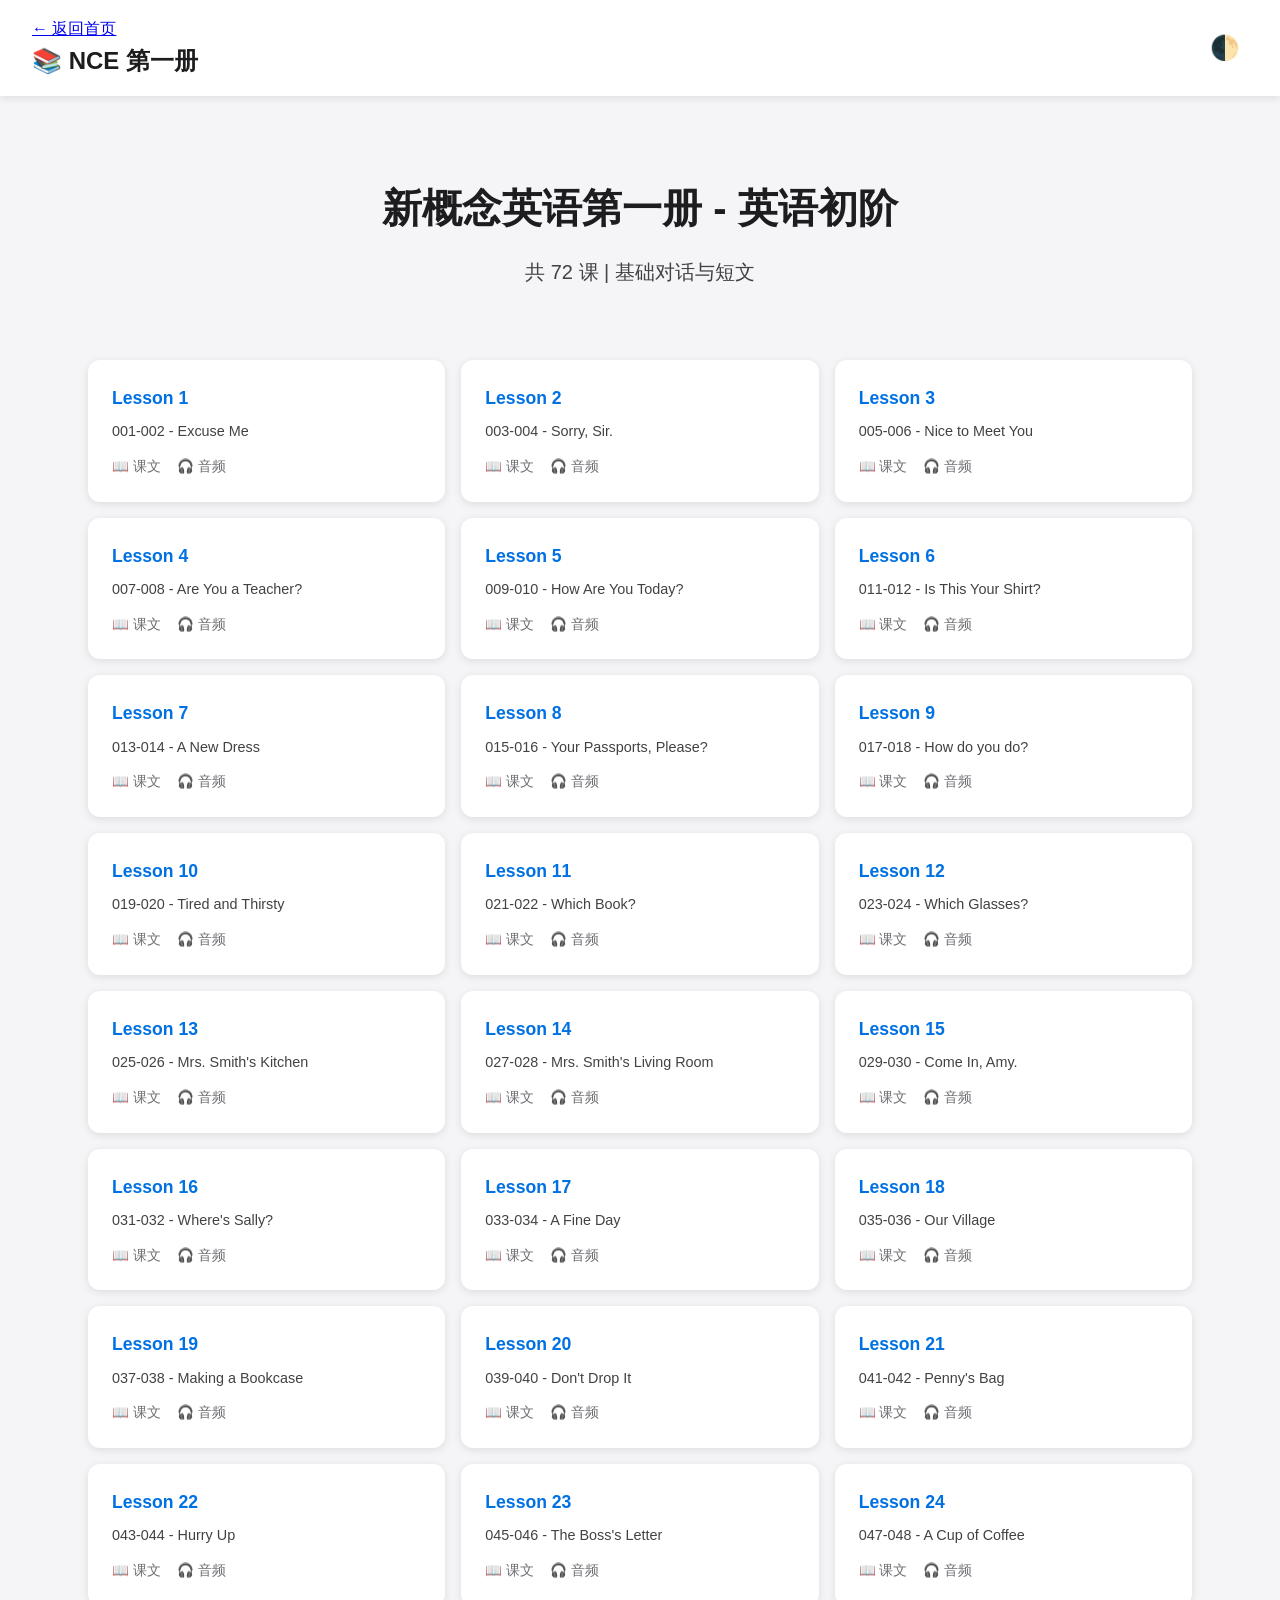
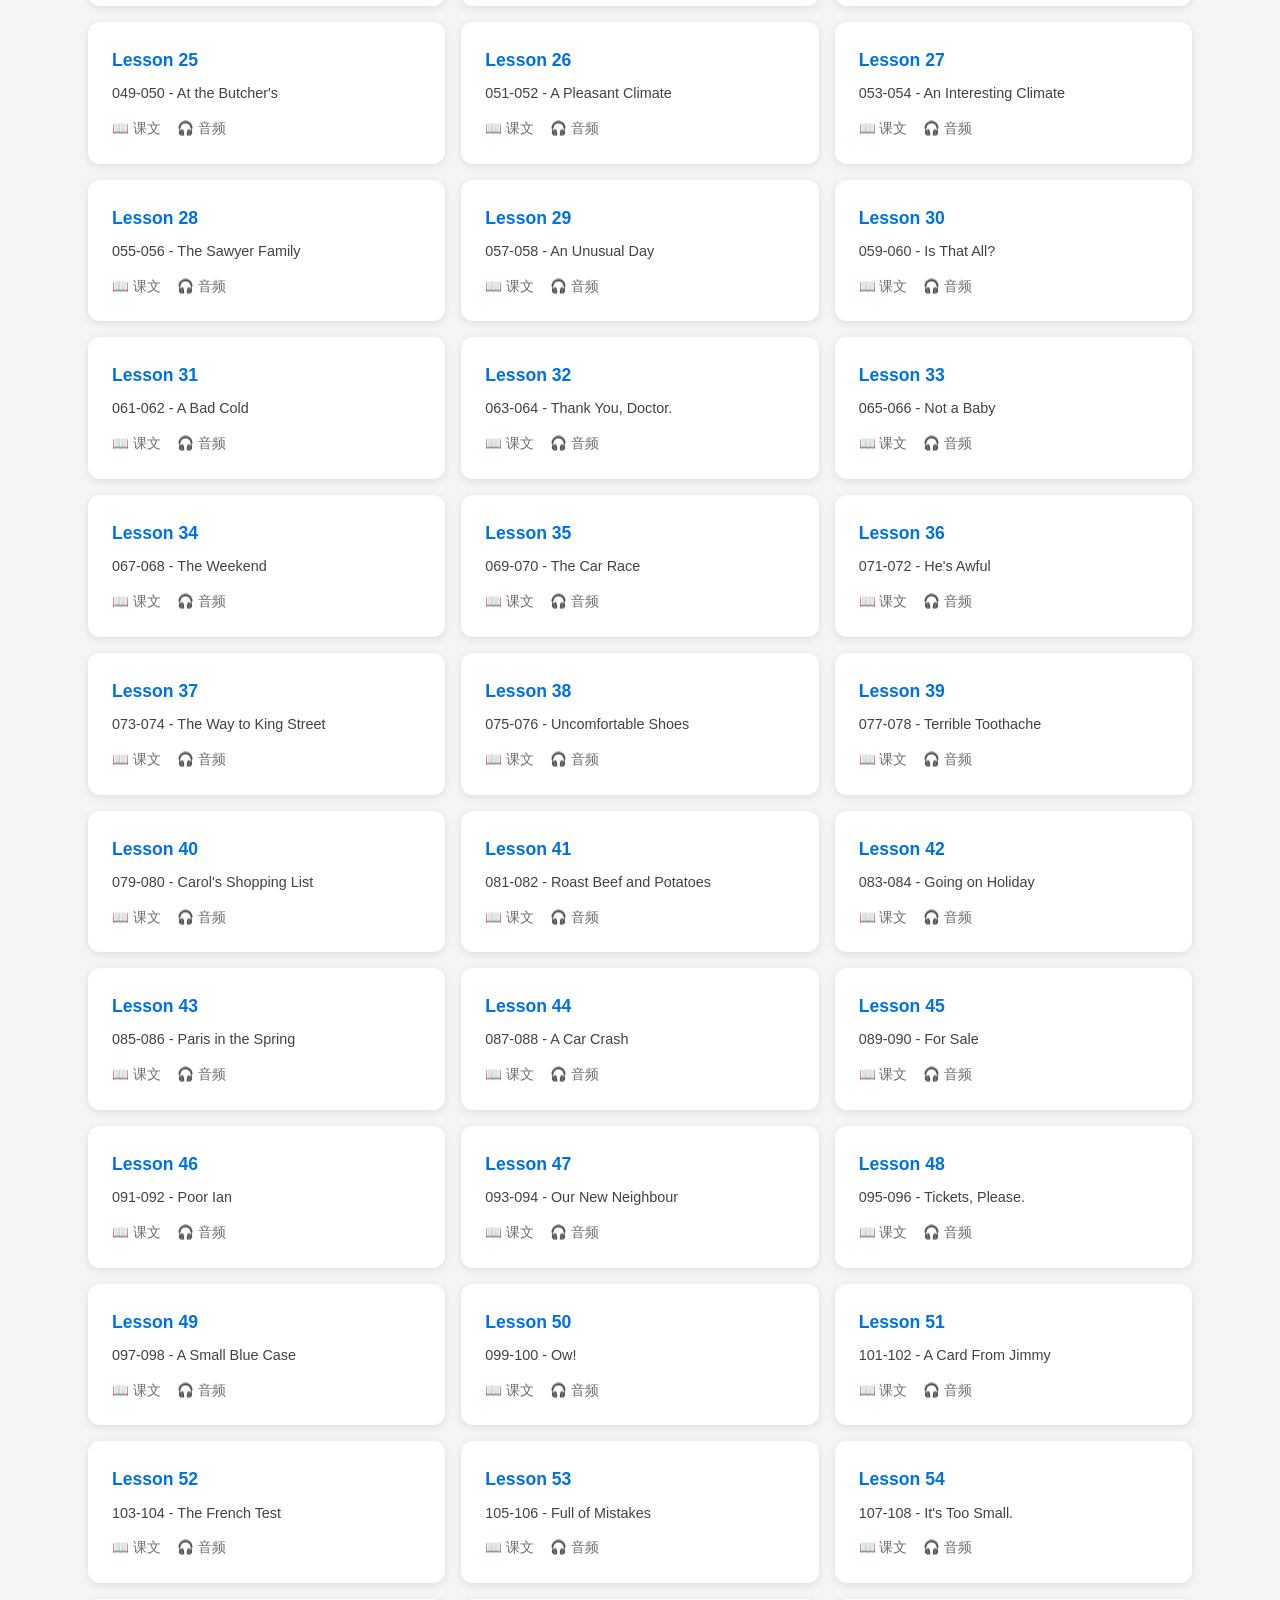
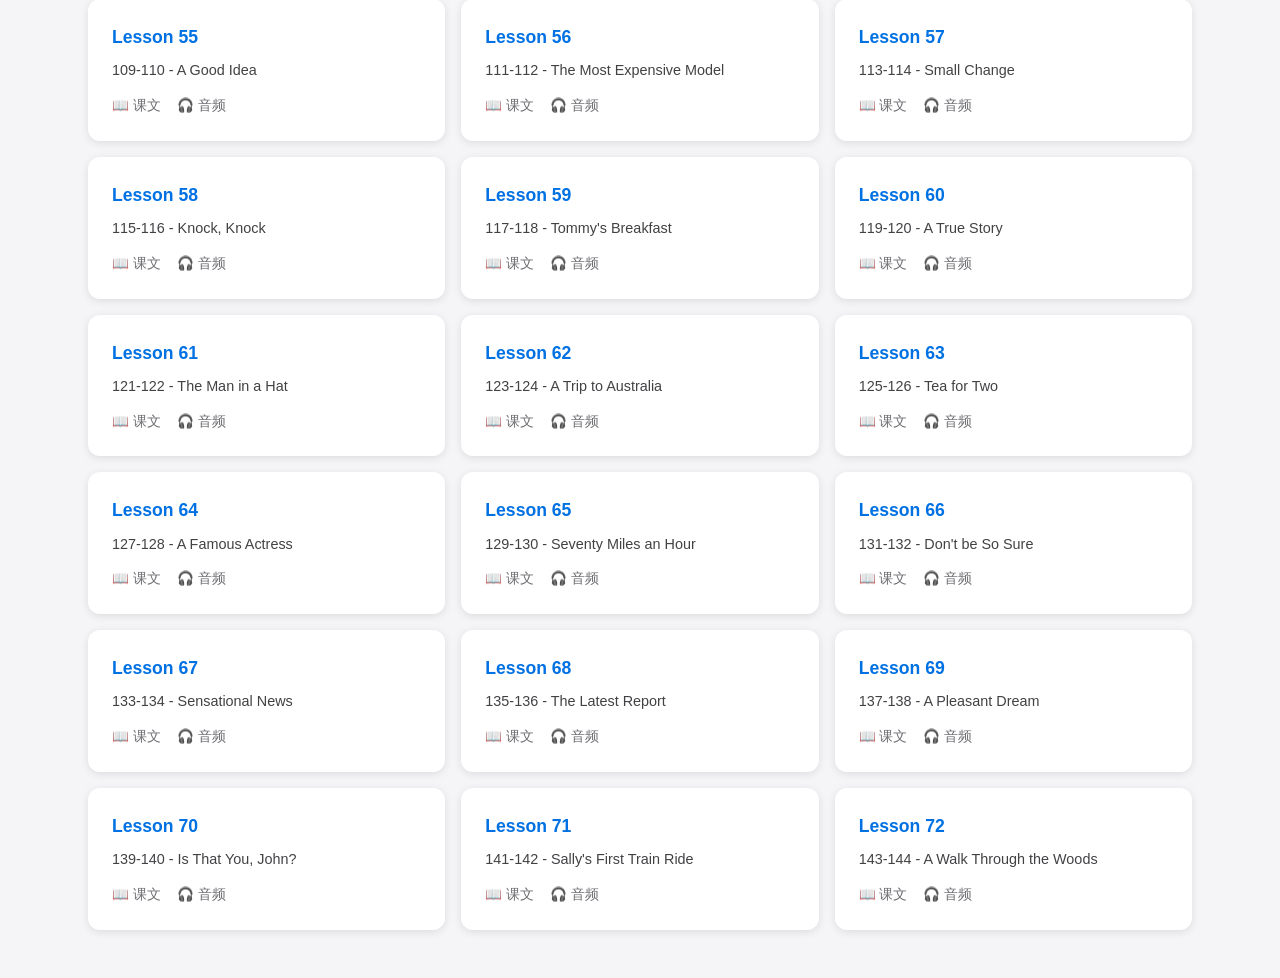
==== NCE1/index.html @ 4abd6d4d "📚 Add complete NCE 1-4 course data with audio files - NCE1: 72 lessons with audio (.mp3) and lyrics " ====
<!DOCTYPE html>
<html lang="zh-CN">
<head>
  <meta charset="UTF-8">
  <meta name="viewport" content="width=device-width, initial-scale=1.0">
  <title>NCE1 - 新概念英语第一册</title>
  <link rel="stylesheet" href="../assets/style.css">
  <link rel="manifest" href="../manifest.json">
  <style>
    .lesson-list {
      display: grid;
      grid-template-columns: repeat(auto-fill, minmax(280px, 1fr));
      gap: 1rem;
      padding: 1rem;
    }
    .lesson-item {
      background: var(--bg-primary);
      border-radius: 12px;
      padding: 1.5rem;
      box-shadow: 0 2px 8px var(--shadow);
      cursor: pointer;
      transition: transform 0.2s, box-shadow 0.2s;
      text-decoration: none;
      color: inherit;
      display: block;
    }
    .lesson-item:hover {
      transform: translateY(-4px);
      box-shadow: 0 8px 20px var(--shadow);
    }
    .lesson-item h3 {
      color: var(--accent);
      margin-bottom: 0.5rem;
      font-size: 1.1rem;
    }
    .lesson-item p {
      color: var(--text-secondary);
      font-size: 0.9rem;
    }
    .lesson-item .lesson-meta {
      display: flex;
      gap: 1rem;
      margin-top: 0.8rem;
      font-size: 0.85rem;
      color: var(--text-tertiary);
    }
    .lesson-item .lesson-meta span {
      display: flex;
      align-items: center;
      gap: 0.3rem;
    }
  </style>
</head>
<body>
  <!-- 顶部导航 -->
  <nav class="navbar">
    <div class="nav-left">
      <a href="../index.html" class="back-btn">← 返回首页</a>
      <h1 class="nav-title">📚 NCE 第一册</h1>
    </div>
    <div class="nav-actions">
      <button class="theme-toggle" title="切换主题">🌓</button>
    </div>
  </nav>

  <!-- 主内容区 -->
  <main class="container">
    <section class="welcome-section">
      <h2>新概念英语第一册 - 英语初阶</h2>
      <p class="subtitle">共 72 课 | 基础对话与短文</p>
    </section>

    <div class="lesson-list" id="lessonList">
      <!-- 课程列表由 JavaScript 动态生成 -->
    </div>
  </main>

  <script>
    // 课程数据
    const lessons = [
      { id: '001-002', name: 'Excuse Me', file: '001-002-excuse-me.html', audio: '001&002－Excuse Me..mp3' },
      { id: '003-004', name: 'Sorry, Sir.', file: '003-004-sorry-sir.html', audio: '003&004－Sorry, Sir..mp3' },
      { id: '005-006', name: 'Nice to Meet You', file: '005-006-nice-to-meet-you.html', audio: '005&006－Nice to Meet You..mp3' },
      { id: '007-008', name: 'Are You a Teacher?', file: '007-008-are-you-a-teacher.html', audio: '007&008－Are You a Teacher.mp3' },
      { id: '009-010', name: 'How Are You Today?', file: '009-010-how-are-you-today.html', audio: '009&010－How Are You Today.mp3' },
      { id: '011-012', name: 'Is This Your Shirt?', file: '011-012-is-this-your-shirt.html', audio: '011&012－Is This Your Shirt.mp3' },
      { id: '013-014', name: 'A New Dress', file: '013-014-a-new-dress.html', audio: '013&014－A New Dress.mp3' },
      { id: '015-016', name: 'Your Passports, Please?', file: '015-016-your-passports-please.html', audio: '015&016－Your Passports, Please..mp3' },
      { id: '017-018', name: 'How do you do?', file: '017-018-how-do-you-do.html', audio: '017&018－How do you do.mp3' },
      { id: '019-020', name: 'Tired and Thirsty', file: '019-020-tired-and-thirsty.html', audio: '019&020－Tired and Thirsty.mp3' },
      { id: '021-022', name: 'Which Book?', file: '021-022-which-book.html', audio: '021&022－Which Book.mp3' },
      { id: '023-024', name: 'Which Glasses?', file: '023-024-which-glasses.html', audio: '023&024－Which Glasses.mp3' },
      { id: '025-026', name: "Mrs. Smith's Kitchen", file: '025-026-mrs-smith-s-kitchen.html', audio: '025&026－Mrs. Smith\'s Kitchen.mp3' },
      { id: '027-028', name: "Mrs. Smith's Living Room", file: '027-028-mrs-smith-s-living-room.html', audio: '027&028－Mrs. Smith\'s Living Room.mp3' },
      { id: '029-030', name: 'Come In, Amy.', file: '029-030-come-in-amy.html', audio: '029&030－Come In, Amy..mp3' },
      { id: '031-032', name: "Where's Sally?", file: '031-032-where-s-sally.html', audio: '031&032－Where\'s Sally.mp3' },
      { id: '033-034', name: 'A Fine Day', file: '033-034-a-fine-day.html', audio: '033&034－A Fine Day.mp3' },
      { id: '035-036', name: 'Our Village', file: '035-036-our-village.html', audio: '035&036－Our Village.mp3' },
      { id: '037-038', name: 'Making a Bookcase', file: '037-038-making-a-bookcase.html', audio: '037&038－Making a Bookcase.mp3' },
      { id: '039-040', name: "Don't Drop It", file: '039-040-don-t-drop-it.html', audio: '039&040－Don\'t Drop It.mp3' },
      { id: '041-042', name: "Penny's Bag", file: '041-042-penny-s-bag.html', audio: '041&042－Penny\'s Bag.mp3' },
      { id: '043-044', name: 'Hurry Up', file: '043-044-hurry-up.html', audio: '043&044－Hurry Up.mp3' },
      { id: '045-046', name: "The Boss's Letter", file: '045-046-the-boss-s-letter.html', audio: '045&046－The Boss\'s Letter.mp3' },
      { id: '047-048', name: 'A Cup of Coffee', file: '047-048-a-cup-of-coffee.html', audio: '047&048－A Cup of Coffee.mp3' },
      { id: '049-050', name: "At the Butcher's", file: '049-050-at-the-butcher-s.html', audio: '049&050－At the Butcher\'s.mp3' },
      { id: '051-052', name: 'A Pleasant Climate', file: '051-052-a-pleasant-climate.html', audio: '051&052－A Pleasant Climate.mp3' },
      { id: '053-054', name: 'An Interesting Climate', file: '053-054-an-interesting-climate.html', audio: '053&054－An Interesting Climate.mp3' },
      { id: '055-056', name: 'The Sawyer Family', file: '055-056-the-sawyer-family.html', audio: '055&056－The Sawyer Family.mp3' },
      { id: '057-058', name: 'An Unusual Day', file: '057-058-an-unusual-day.html', audio: '057&058－An Unusual Day.mp3' },
      { id: '059-060', name: 'Is That All?', file: '059-060-is-that-all.html', audio: '059&060－Is That All.mp3' },
      { id: '061-062', name: 'A Bad Cold', file: '061-062-a-bad-cold.html', audio: '061&062－A Bad Cold.mp3' },
      { id: '063-064', name: 'Thank You, Doctor.', file: '063-064-thank-you-doctor.html', audio: '063&064－Thank You, Doctor..mp3' },
      { id: '065-066', name: 'Not a Baby', file: '065-066-not-a-baby.html', audio: '065&066－Not a Baby.mp3' },
      { id: '067-068', name: 'The Weekend', file: '067-068-the-weekend.html', audio: '067&068－The Weekend.mp3' },
      { id: '069-070', name: 'The Car Race', file: '069-070-the-car-race.html', audio: '069&070－The Car Race.mp3' },
      { id: '071-072', name: "He's Awful", file: '071-072-he-s-awful.html', audio: '071&072－He\'s Awful.mp3' },
      { id: '073-074', name: 'The Way to King Street', file: '073-074-the-way-to-king-street.html', audio: '073&074－The Way to King Street.mp3' },
      { id: '075-076', name: 'Uncomfortable Shoes', file: '075-076-uncomfortable-shoes.html', audio: '075&076－Uncomfortable Shoes.mp3' },
      { id: '077-078', name: 'Terrible Toothache', file: '077-078-terrible-toothache.html', audio: '077&078－Terrible Toothache.mp3' },
      { id: '079-080', name: "Carol's Shopping List", file: '079-080-carol-s-shopping-list.html', audio: '079&080－Carol\'s Shopping List.mp3' },
      { id: '081-082', name: 'Roast Beef and Potatoes', file: '081-082-roast-beef-and-potatoes.html', audio: '081&082－Roast Beef and Potatoes.mp3' },
      { id: '083-084', name: 'Going on Holiday', file: '083-084-going-on-holiday.html', audio: '083&084－Going on Holiday.mp3' },
      { id: '085-086', name: 'Paris in the Spring', file: '085-086-paris-in-the-spring.html', audio: '085&086－Paris in the Spring..mp3' },
      { id: '087-088', name: 'A Car Crash', file: '087-088-a-car-crash.html', audio: '087&088－A Car Crash.mp3' },
      { id: '089-090', name: 'For Sale', file: '089-090-for-sale.html', audio: '089&090－For Sale.mp3' },
      { id: '091-092', name: 'Poor Ian', file: '091-092-poor-ian.html', audio: '091&092－Poor Ian.mp3' },
      { id: '093-094', name: 'Our New Neighbour', file: '093-094-our-new-neighbour.html', audio: '093&094－Our New Neighbour.mp3' },
      { id: '095-096', name: 'Tickets, Please.', file: '095-096-tickets-please.html', audio: '095&096－Tickets, Please..mp3' },
      { id: '097-098', name: 'A Small Blue Case', file: '097-098-a-small-blue-case.html', audio: '097&098－A Small Blue Case.mp3' },
      { id: '099-100', name: 'Ow!', file: '099-100-ow.html', audio: '099&100－Ow.mp3' },
      { id: '101-102', name: 'A Card From Jimmy', file: '101-102-a-card-from-jimmy.html', audio: '101&102－A Card From Jimmy.mp3' },
      { id: '103-104', name: 'The French Test', file: '103-104-the-french-test.html', audio: '103&104－The French Test.mp3' },
      { id: '105-106', name: 'Full of Mistakes', file: '105-106-full-of-mistakes.html', audio: '105&106－Full of Mistakes.mp3' },
      { id: '107-108', name: "It's Too Small.", file: '107-108-it-s-too-small.html', audio: '107&108－It\'s Too Small..mp3' },
      { id: '109-110', name: 'A Good Idea', file: '109-110-a-good-idea.html', audio: '109&110－A Good Idea.mp3' },
      { id: '111-112', name: 'The Most Expensive Model', file: '111-112-the-most-expensive-model.html', audio: '111&112－The Most Expensive Model.mp3' },
      { id: '113-114', name: 'Small Change', file: '113-114-small-change.html', audio: '113&114－Small Change.mp3' },
      { id: '115-116', name: 'Knock, Knock', file: '115-116-knock-knock.html', audio: '115&116－Knock, Knock.mp3' },
      { id: '117-118', name: " Tommy's Breakfast", file: '117-118-tommy-s-breakfast.html', audio: '117&118－Tommy\'s Breakfast.mp3' },
      { id: '119-120', name: 'A True Story', file: '119-120-a-true-story.html', audio: '119&120－A True Story.mp3' },
      { id: '121-122', name: 'The Man in a Hat', file: '121-122-the-man-in-a-hat.html', audio: '121&122－The Man in a Hat.mp3' },
      { id: '123-124', name: 'A Trip to Australia', file: '123-124-a-trip-to-australia.html', audio: '123&124－A Trip to Australia.mp3' },
      { id: '125-126', name: 'Tea for Two', file: '125-126-tea-for-two.html', audio: '125&126－Tea for Two.mp3' },
      { id: '127-128', name: 'A Famous Actress', file: '127-128-a-famous-actress.html', audio: '127&128－A Famous Actress.mp3' },
      { id: '129-130', name: 'Seventy Miles an Hour', file: '129-130-seventy-miles-an-hour.html', audio: '129&130－Seventy Miles an Hour.mp3' },
      { id: '131-132', name: "Don't be So Sure", file: '131-132-don-t-be-so-sure.html', audio: '131&132－Don\'t be So Sure.mp3' },
      { id: '133-134', name: 'Sensational News', file: '133-134-sensational-news.html', audio: '133&134－Sensational News.mp3' },
      { id: '135-136', name: 'The Latest Report', file: '135-136-the-latest-report.html', audio: '135&136－The Latest Report.mp3' },
      { id: '137-138', name: 'A Pleasant Dream', file: '137-138-a-pleasant-dream.html', audio: '137&138－A Pleasant Dream.mp3' },
      { id: '139-140', name: 'Is That You, John?', file: '139-140-is-that-you-john.html', audio: '139&140－Is That You, John.mp3' },
      { id: '141-142', name: "Sally's First Train Ride", file: '141-142-sally-s-first-train-ride.html', audio: '141&142－Sally\'s First Train Ride.mp3' },
      { id: '143-144', name: 'A Walk Through the Woods', file: '143-144-a-walk-through-the-woods.html', audio: '143&144－A Walk Through the Woods.mp3' },
    ];

    // 渲染课程列表
    const lessonList = document.getElementById('lessonList');
    
    lessons.forEach((lesson, index) => {
      const item = document.createElement('a');
      item.className = 'lesson-item';
      item.href = lesson.file;
      item.innerHTML = `
        <h3>Lesson ${index + 1}</h3>
        <p>${lesson.id} - ${lesson.name}</p>
        <div class="lesson-meta">
          <span>📖 课文</span>
          <span>🎧 音频</span>
        </div>
      `;
      lessonList.appendChild(item);
    });

    // 主题切换
    document.querySelector('.theme-toggle')?.addEventListener('click', () => {
      const currentTheme = document.documentElement.getAttribute('data-theme');
      const newTheme = currentTheme === 'dark' ? 'light' : 'dark';
      document.documentElement.setAttribute('data-theme', newTheme);
      localStorage.setItem('nce-theme', newTheme);
    });
  </script>
</body>
</html>
---- assets/style.css ----
/**
 * NCE-Flow-Plus 样式表
 * 包含基础样式和跟读评分功能样式
 */

/* ===== CSS 变量（主题）===== */
:root {
  /* 浅色主题 */
  --bg-primary: #ffffff;
  --bg-secondary: #f5f5f7;
  --bg-tertiary: #e8e8ed;
  --text-primary: #1d1d1f;
  --text-secondary: #424245;
  --text-tertiary: #6e6e73;
  --accent: #0071e3;
  --accent-hover: #0077ed;
  --border: #d2d2d7;
  --shadow: rgba(0, 0, 0, 0.1);
  --success: #34c759;
  --warning: #ff9500;
  --error: #ff3b30;
  --recording: #ff3b30;
  --score-excellent: #34c759;
  --score-good: #30d158;
  --score-average: #ff9500;
  --score-poor: #ff6b35;
  --score-very-poor: #ff3b30;
}

/* 深色主题 */
[data-theme="dark"] {
  --bg-primary: #1d1d1f;
  --bg-secondary: #2c2c2e;
  --bg-tertiary: #3a3a3c;
  --text-primary: #f5f5f7;
  --text-secondary: #e8e8ed;
  --text-tertiary: #aeaeb2;
  --accent: #0071e3;
  --accent-hover: #0077ed;
  --border: #3a3a3c;
  --shadow: rgba(0, 0, 0, 0.3);
}

/* 自动主题 */
@media (prefers-color-scheme: dark) {
  :root:not([data-theme="light"]) {
    --bg-primary: #1d1d1f;
    --bg-secondary: #2c2c2e;
    --bg-tertiary: #3a3a3c;
    --text-primary: #f5f5f7;
    --text-secondary: #e8e8ed;
    --text-tertiary: #aeaeb2;
    --border: #3a3a3c;
    --shadow: rgba(0, 0, 0, 0.3);
  }
}

/* ===== 基础样式 ===== */
* {
  margin: 0;
  padding: 0;
  box-sizing: border-box;
}

body {
  font-family: -apple-system, BlinkMacSystemFont, "Segoe UI", "PingFang SC", "Hiragino Sans GB", "Microsoft YaHei", sans-serif;
  background: var(--bg-secondary);
  color: var(--text-primary);
  line-height: 1.6;
  transition: background 0.3s, color 0.3s;
}

/* ===== 导航栏 ===== */
.navbar {
  background: var(--bg-primary);
  padding: 1rem 2rem;
  display: flex;
  justify-content: space-between;
  align-items: center;
  box-shadow: 0 2px 8px var(--shadow);
  position: sticky;
  top: 0;
  z-index: 100;
}

.nav-brand h1 {
  font-size: 1.5rem;
  color: var(--accent);
}

.nav-actions {
  display: flex;
  gap: 1rem;
  align-items: center;
}

.theme-toggle, .help-btn {
  background: none;
  border: none;
  font-size: 1.5rem;
  cursor: pointer;
  padding: 0.5rem;
  border-radius: 8px;
  transition: background 0.2s;
}

.theme-toggle:hover, .help-btn:hover {
  background: var(--bg-secondary);
}

/* ===== 主容器 ===== */
.container {
  max-width: 1200px;
  margin: 0 auto;
  padding: 2rem;
}

/* ===== 欢迎区域 ===== */
.welcome-section {
  text-align: center;
  padding: 3rem 0;
}

.welcome-section h2 {
  font-size: 2.5rem;
  margin-bottom: 1rem;
  color: var(--text-primary);
}

.welcome-section .subtitle {
  font-size: 1.25rem;
  color: var(--text-secondary);
  margin-bottom: 0.5rem;
}

.welcome-section .features {
  font-size: 1.1rem;
  color: var(--accent);
  font-weight: 600;
}

/* ===== 功能卡片 ===== */
.features-grid {
  display: grid;
  grid-template-columns: repeat(auto-fit, minmax(250px, 1fr));
  gap: 1.5rem;
  margin: 3rem 0;
}

.feature-card {
  background: var(--bg-primary);
  padding: 2rem;
  border-radius: 12px;
  box-shadow: 0 4px 12px var(--shadow);
  text-align: center;
  transition: transform 0.2s, box-shadow 0.2s;
}

.feature-card:hover {
  transform: translateY(-4px);
  box-shadow: 0 8px 20px var(--shadow);
}

.feature-card.highlighted {
  border: 2px solid var(--accent);
}

.feature-icon {
  font-size: 3rem;
  margin-bottom: 1rem;
}

.feature-card h3 {
  font-size: 1.25rem;
  margin-bottom: 0.5rem;
  color: var(--text-primary);
}

.feature-card p {
  color: var(--text-secondary);
}

/* ===== 教材选择 ===== */
.books-section {
  margin: 3rem 0;
}

.books-section h2 {
  text-align: center;
  margin-bottom: 2rem;
  font-size: 2rem;
}

.books-grid {
  display: grid;
  grid-template-columns: repeat(auto-fit, minmax(250px, 1fr));
  gap: 2rem;
}

.book-card {
  background: var(--bg-primary);
  padding: 2rem;
  border-radius: 12px;
  box-shadow: 0 4px 12px var(--shadow);
  text-align: center;
  cursor: pointer;
  transition: transform 0.2s;
}

.book-card:hover {
  transform: scale(1.02);
}

.book-card img {
  width: 100%;
  max-width: 200px;
  border-radius: 8px;
  margin-bottom: 1rem;
}

.book-card h3 {
  font-size: 1.5rem;
  margin-bottom: 0.5rem;
}

.book-card p {
  color: var(--text-secondary);
  margin-bottom: 1rem;
}

.btn-start {
  background: var(--accent);
  color: white;
  border: none;
  padding: 0.75rem 2rem;
  border-radius: 8px;
  font-size: 1rem;
  cursor: pointer;
  transition: background 0.2s;
}

.btn-start:hover {
  background: var(--accent-hover);
}

/* ===== 使用说明 ===== */
.guide-section {
  background: var(--bg-primary);
  padding: 2rem;
  border-radius: 12px;
  margin: 3rem 0;
}

.guide-section h2 {
  margin-bottom: 1.5rem;
  text-align: center;
}

.guide-steps {
  display: flex;
  flex-direction: column;
  gap: 1rem;
}

.step {
  display: flex;
  align-items: center;
  gap: 1rem;
  padding: 1rem;
  background: var(--bg-secondary);
  border-radius: 8px;
}

.step-number {
  background: var(--accent);
  color: white;
  width: 40px;
  height: 40px;
  border-radius: 50%;
  display: flex;
  align-items: center;
  justify-content: center;
  font-weight: bold;
  flex-shrink: 0;
}

/* ===== 播放控制栏 ===== */
.player-controls {
  background: var(--bg-primary);
  padding: 1rem 2rem;
  display: flex;
  justify-content: space-between;
  align-items: center;
  box-shadow: 0 2px 8px var(--shadow);
  position: sticky;
  top: 60px;
  z-index: 99;
}

.control-left, .control-center, .control-right {
  display: flex;
  gap: 1rem;
  align-items: center;
}

.play-btn, .pause-btn, .loop-btn, .follow-read-toggle {
  background: var(--accent);
  color: white;
  border: none;
  padding: 0.5rem 1rem;
  border-radius: 6px;
  cursor: pointer;
  transition: background 0.2s;
}

.play-btn:hover, .pause-btn:hover, .loop-btn:hover, .follow-read-toggle:hover {
  background: var(--accent-hover);
}

#speedSelect {
  padding: 0.5rem;
  border: 1px solid var(--border);
  border-radius: 6px;
  background: var(--bg-primary);
  color: var(--text-primary);
}

/* ===== 句子列表 ===== */
.lesson-container {
  max-width: 900px;
  margin: 2rem auto;
  padding: 0 1rem;
}

.sentence-item {
  background: var(--bg-primary);
  padding: 1.5rem;
  margin-bottom: 1rem;
  border-radius: 12px;
  box-shadow: 0 2px 8px var(--shadow);
  transition: transform 0.2s, box-shadow 0.2s;
}

.sentence-item:hover {
  transform: translateX(4px);
  box-shadow: 0 4px 12px var(--shadow);
}

.sentence-item.active {
  border-left: 4px solid var(--accent);
}

.sentence-header {
  display: flex;
  align-items: center;
  gap: 1rem;
  margin-bottom: 1rem;
}

.sentence-number {
  background: var(--accent);
  color: white;
  width: 32px;
  height: 32px;
  border-radius: 50%;
  display: flex;
  align-items: center;
  justify-content: center;
  font-weight: bold;
  font-size: 0.9rem;
}

.play-sentence-btn, .follow-read-btn {
  background: none;
  border: 1px solid var(--border);
  padding: 0.4rem 0.8rem;
  border-radius: 6px;
  cursor: pointer;
  font-size: 0.9rem;
  transition: all 0.2s;
}

.play-sentence-btn:hover {
  background: var(--accent);
  color: white;
  border-color: var(--accent);
}

/* ===== 跟读按钮样式 ===== */
.follow-read-btn {
  background: var(--bg-secondary);
  border-color: var(--accent);
  color: var(--accent);
  font-weight: 600;
}

.follow-read-btn:hover {
  background: var(--accent);
  color: white;
}

.follow-read-btn.recording {
  background: var(--recording);
  color: white;
  border-color: var(--recording);
  animation: pulse 1.5s infinite;
}

@keyframes pulse {
  0%, 100% {
    opacity: 1;
  }
  50% {
    opacity: 0.6;
  }
}

.sentence-content {
  margin: 1rem 0;
}

.text-en {
  font-size: 1.1rem;
  line-height: 1.8;
  color: var(--text-primary);
  margin-bottom: 0.5rem;
}

.text-cn {
  font-size: 1rem;
  color: var(--text-secondary);
  line-height: 1.6;
}

.sentence-actions {
  display: flex;
  gap: 0.5rem;
  margin-top: 1rem;
}

.action-btn {
  background: none;
  border: 1px solid var(--border);
  padding: 0.3rem 0.6rem;
  border-radius: 4px;
  cursor: pointer;
  transition: all 0.2s;
}

.action-btn:hover {
  background: var(--bg-secondary);
}

/* ===== 评分结果展示 ===== */
.score-result {
  margin-top: 1rem;
  padding: 1rem;
  background: var(--bg-secondary);
  border-radius: 8px;
  display: flex;
  justify-content: space-between;
  align-items: center;
}

.score-badge {
  font-size: 1rem;
  font-weight: 600;
  color: var(--accent);
}

.score-value {
  font-size: 1.5rem;
  font-weight: bold;
  color: var(--score-good);
}

.view-detail-btn {
  background: var(--accent);
  color: white;
  border: none;
  padding: 0.4rem 0.8rem;
  border-radius: 6px;
  cursor: pointer;
  font-size: 0.9rem;
}

.view-detail-btn:hover {
  background: var(--accent-hover);
}

/* ===== 评分弹窗 ===== */
.score-modal {
  position: fixed;
  top: 0;
  left: 0;
  right: 0;
  bottom: 0;
  background: rgba(0, 0, 0, 0.5);
  display: flex;
  align-items: center;
  justify-content: center;
  z-index: 1000;
  animation: fadeIn 0.3s;
}

@keyframes fadeIn {
  from {
    opacity: 0;
  }
  to {
    opacity: 1;
  }
}

.score-modal-content {
  background: var(--bg-primary);
  padding: 2rem;
  border-radius: 16px;
  max-width: 500px;
  width: 90%;
  text-align: center;
  animation: slideUp 0.3s;
}

@keyframes slideUp {
  from {
    transform: translateY(50px);
    opacity: 0;
  }
  to {
    transform: translateY(0);
    opacity: 1;
  }
}

.score-modal-content h3 {
  font-size: 1.5rem;
  margin-bottom: 1.5rem;
}

.score-circle {
  width: 120px;
  height: 120px;
  border-radius: 50%;
  display: flex;
  flex-direction: column;
  align-items: center;
  justify-content: center;
  margin: 0 auto 1.5rem;
  border: 4px solid;
}

.score-circle.excellent {
  background: rgba(52, 199, 89, 0.1);
  border-color: var(--score-excellent);
}

.score-circle.good {
  background: rgba(48, 209, 88, 0.1);
  border-color: var(--score-good);
}

.score-circle.average {
  background: rgba(255, 149, 0, 0.1);
  border-color: var(--score-average);
}

.score-circle.poor {
  background: rgba(255, 107, 53, 0.1);
  border-color: var(--score-poor);
}

.score-circle.very-poor {
  background: rgba(255, 59, 48, 0.1);
  border-color: var(--score-very-poor);
}

.score-number {
  font-size: 2.5rem;
  font-weight: bold;
  color: var(--text-primary);
}

.score-label {
  font-size: 0.9rem;
  color: var(--text-secondary);
}

.score-details {
  text-align: left;
  margin: 1.5rem 0;
  padding: 1rem;
  background: var(--bg-secondary);
  border-radius: 8px;
}

.score-details p {
  margin-bottom: 0.5rem;
  color: var(--text-secondary);
}

.score-feedback {
  margin: 1.5rem 0;
  padding: 1rem;
  background: var(--bg-secondary);
  border-radius: 8px;
  text-align: left;
  color: var(--text-primary);
}

.score-actions {
  display: flex;
  gap: 1rem;
  justify-content: center;
  margin-top: 1.5rem;
}

.score-actions button {
  background: var(--bg-secondary);
  border: 1px solid var(--border);
  padding: 0.6rem 1.2rem;
  border-radius: 6px;
  cursor: pointer;
  transition: all 0.2s;
  color: var(--text-primary);
}

.score-actions button:hover {
  background: var(--accent);
  color: white;
  border-color: var(--accent);
}

/* ===== 底部快捷栏 ===== */
.shortcuts-bar {
  background: var(--bg-primary);
  padding: 0.8rem 2rem;
  text-align: center;
  position: fixed;
  bottom: 0;
  left: 0;
  right: 0;
  box-shadow: 0 -2px 8px var(--shadow);
  z-index: 98;
}

.shortcut-info {
  font-size: 0.9rem;
  color: var(--text-secondary);
}

kbd {
  background: var(--bg-secondary);
  border: 1px solid var(--border);
  padding: 0.2rem 0.5rem;
  border-radius: 4px;
  font-size: 0.85rem;
  font-family: monospace;
}

/* ===== 通知 ===== */
.notification {
  position: fixed;
  top: 80px;
  right: 20px;
  padding: 1rem 1.5rem;
  border-radius: 8px;
  box-shadow: 0 4px 12px var(--shadow);
  z-index: 1001;
  animation: slideIn 0.3s;
}

@keyframes slideIn {
  from {
    transform: translateX(400px);
  }
  to {
    transform: translateX(0);
  }
}

.notification-info {
  background: var(--accent);
  color: white;
}

.notification-success {
  background: var(--success);
  color: white;
}

.notification-warning {
  background: var(--warning);
  color: white;
}

.notification-error {
  background: var(--error);
  color: white;
}

.notification.fade-out {
  animation: fadeOut 0.3s;
}

@keyframes fadeOut {
  from {
    opacity: 1;
  }
  to {
    opacity: 0;
  }
}

/* ===== 页脚 ===== */
.footer {
  text-align: center;
  padding: 2rem;
  color: var(--text-tertiary);
  margin-top: 3rem;
}

.footer a {
  color: var(--accent);
  text-decoration: none;
}

.footer a:hover {
  text-decoration: underline;
}

/* ===== 响应式设计 ===== */
@media (max-width: 768px) {
  .navbar {
    padding: 0.8rem 1rem;
    flex-direction: column;
    gap: 0.5rem;
  }

  .nav-brand h1 {
    font-size: 1.2rem;
  }

  .container {
    padding: 1rem;
  }

  .welcome-section h2 {
    font-size: 1.8rem;
  }

  .features-grid {
    grid-template-columns: 1fr;
  }

  .books-grid {
    grid-template-columns: 1fr;
  }

  .player-controls {
    flex-direction: column;
    gap: 1rem;
    padding: 1rem;
  }

  .control-left, .control-center, .control-right {
    width: 100%;
    justify-content: center;
  }

  .sentence-header {
    flex-wrap: wrap;
  }

  .score-modal-content {
    padding: 1.5rem;
    width: 95%;
  }

  .score-actions {
    flex-direction: column;
  }

  .shortcuts-bar {
    display: none; /* 移动端隐藏快捷键提示 */
  }
}

/* ===== 视图模式按钮 ===== */
.view-mode {
  display: flex;
  gap: 0.5rem;
}

.view-btn {
  background: var(--bg-secondary);
  border: 1px solid var(--border);
  padding: 0.4rem 0.8rem;
  border-radius: 6px;
  cursor: pointer;
  font-size: 0.9rem;
  transition: all 0.2s;
  color: var(--text-primary);
}

.view-btn.active {
  background: var(--accent);
  color: white;
  border-color: var(--accent);
}

.view-btn:hover:not(.active) {
  background: var(--bg-tertiary);
}
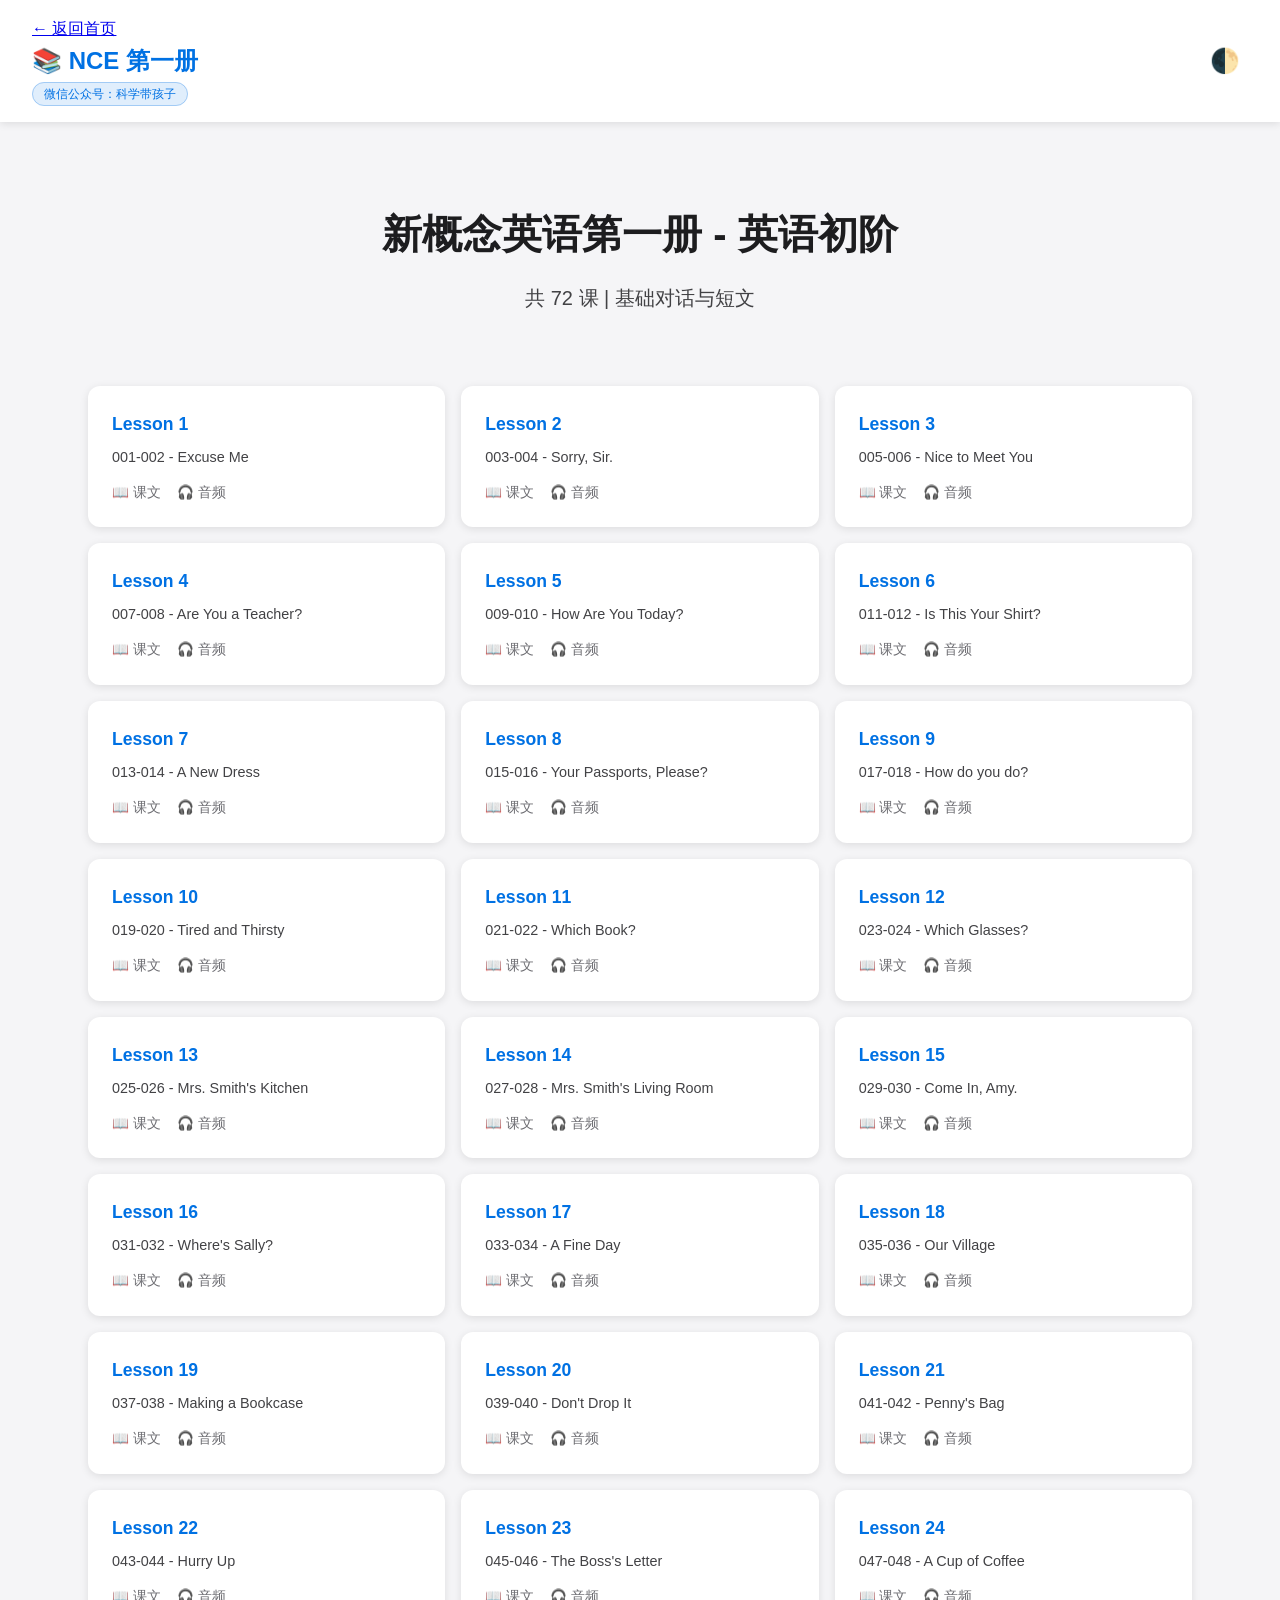
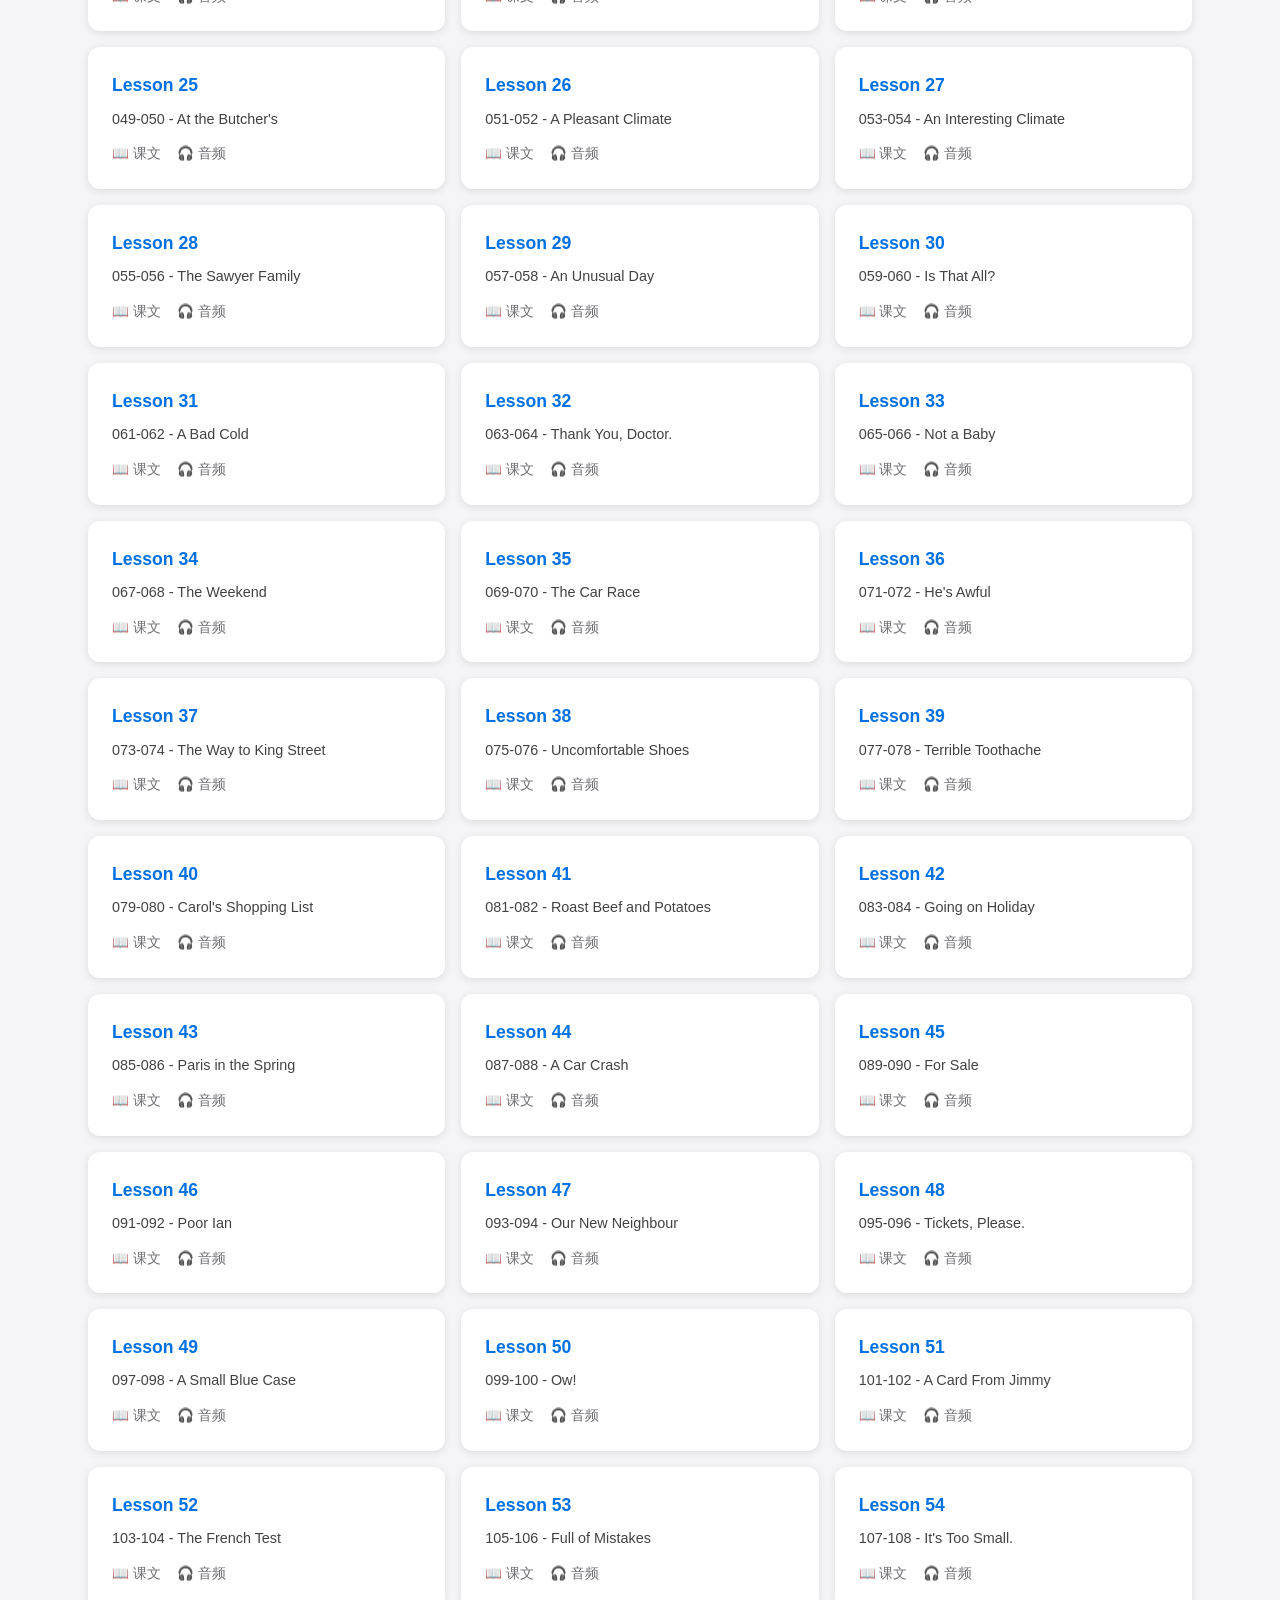
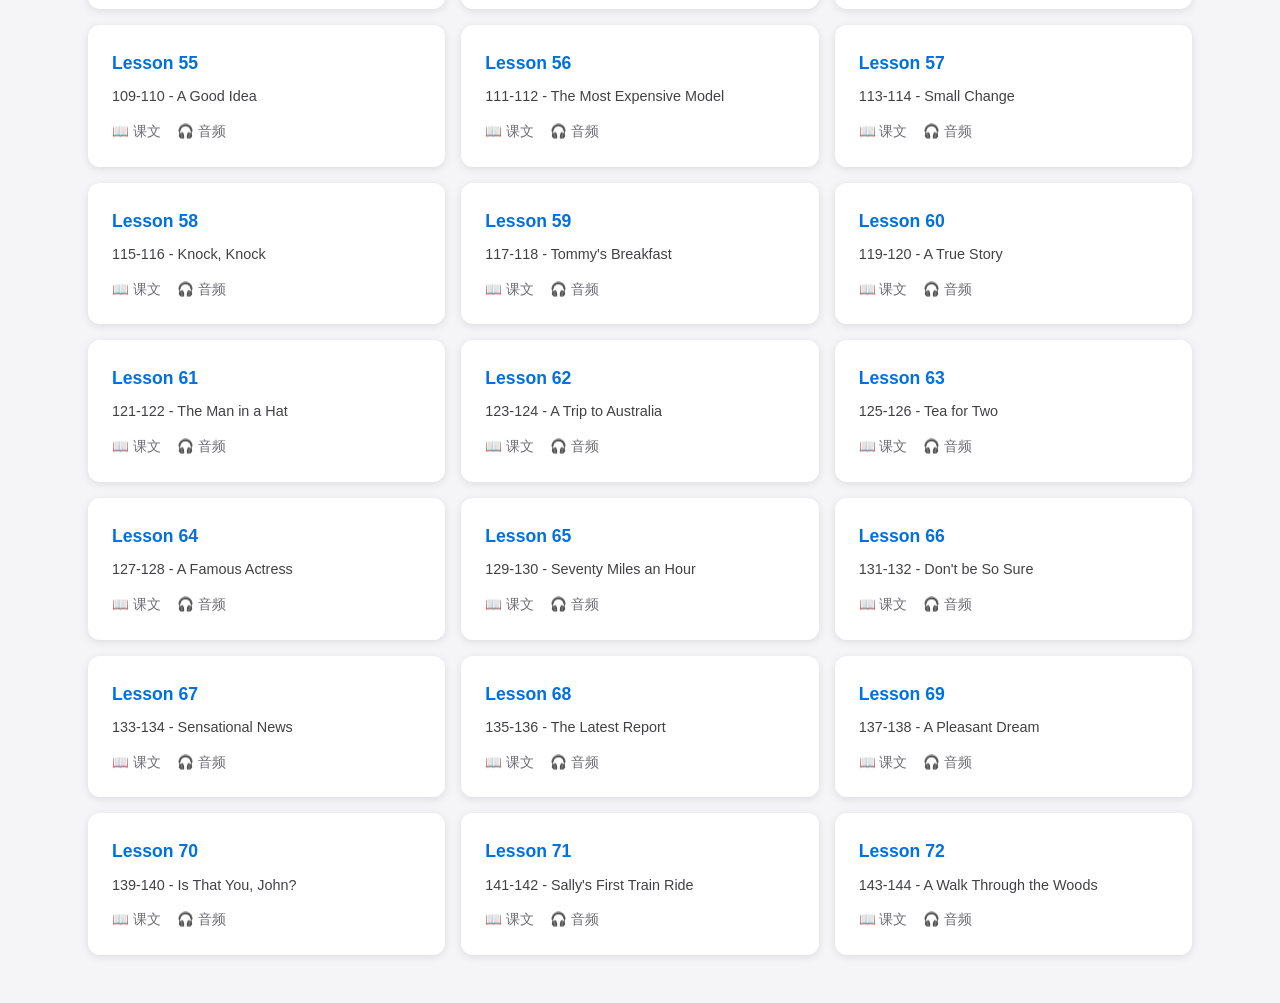
==== commit a6170d89: "Add WeChat official account promo to all pages, remove NCE-Flow credit" ====
--- a/NCE1/index.html
+++ b/NCE1/index.html
@@ -57,6 +57,7 @@
     <div class="nav-left">
       <a href="../index.html" class="back-btn">← 返回首页</a>
       <h1 class="nav-title">📚 NCE 第一册</h1>
+      <span class="wechat-promo">微信公众号：科学带孩子</span>
     </div>
     <div class="nav-actions">
       <button class="theme-toggle" title="切换主题">🌓</button>
--- a/assets/style.css
+++ b/assets/style.css
@@ -83,9 +83,20 @@
   z-index: 100;
 }
 
-.nav-brand h1 {
+.nav-brand h1, .nav-title {
   font-size: 1.5rem;
   color: var(--accent);
+}
+
+.wechat-promo {
+  font-size: 0.78rem;
+  color: var(--accent);
+  background: color-mix(in srgb, var(--accent) 12%, transparent);
+  padding: 0.25rem 0.7rem;
+  border-radius: 12px;
+  border: 1px solid color-mix(in srgb, var(--accent) 28%, transparent);
+  white-space: nowrap;
+  flex-shrink: 0;
 }
 
 .nav-actions {
@@ -635,7 +646,9 @@
 .shortcuts-bar {
   background: var(--bg-primary);
   padding: 0.8rem 2rem;
-  text-align: center;
+  display: flex;
+  justify-content: space-between;
+  align-items: center;
   position: fixed;
   bottom: 0;
   left: 0;
@@ -647,6 +660,22 @@
 .shortcut-info {
   font-size: 0.9rem;
   color: var(--text-secondary);
+}
+
+.donate-link {
+  color: var(--accent);
+  text-decoration: none;
+  font-size: 0.9rem;
+  font-weight: 600;
+  padding: 0.3rem 0.8rem;
+  border-radius: 6px;
+  border: 1px solid var(--accent);
+  transition: all 0.2s;
+}
+
+.donate-link:hover {
+  background: var(--accent);
+  color: white;
 }
 
 kbd {
@@ -712,6 +741,67 @@
   }
 }
 
+/* ===== 赞赏区域 ===== */
+.donate-section {
+  margin: 3rem 0;
+}
+
+.donate-card {
+  background: var(--bg-primary);
+  padding: 2rem;
+  border-radius: 12px;
+  box-shadow: 0 4px 12px var(--shadow);
+  display: flex;
+  align-items: center;
+  justify-content: center;
+  gap: 3rem;
+  flex-wrap: wrap;
+  text-align: center;
+}
+
+.donate-text h3 {
+  font-size: 1.25rem;
+  margin-bottom: 0.5rem;
+  color: var(--text-primary);
+}
+
+.donate-text p {
+  color: var(--text-secondary);
+  margin-bottom: 0.3rem;
+}
+
+.donate-note {
+  font-size: 0.9rem;
+  color: var(--text-tertiary) !important;
+}
+
+.donate-qrcode {
+  display: flex;
+  flex-direction: column;
+  align-items: center;
+  gap: 0.5rem;
+}
+
+.donate-qrcode img {
+  width: 200px;
+  height: 200px;
+  border-radius: 12px;
+  border: 2px solid var(--border);
+  object-fit: cover;
+}
+
+.donate-qrcode span {
+  font-size: 0.85rem;
+  color: var(--text-tertiary);
+}
+
+@media (max-width: 768px) {
+  .donate-card {
+    flex-direction: column;
+    gap: 1.5rem;
+  }
+}
+
 /* ===== 页脚 ===== */
 .footer {
   text-align: center;
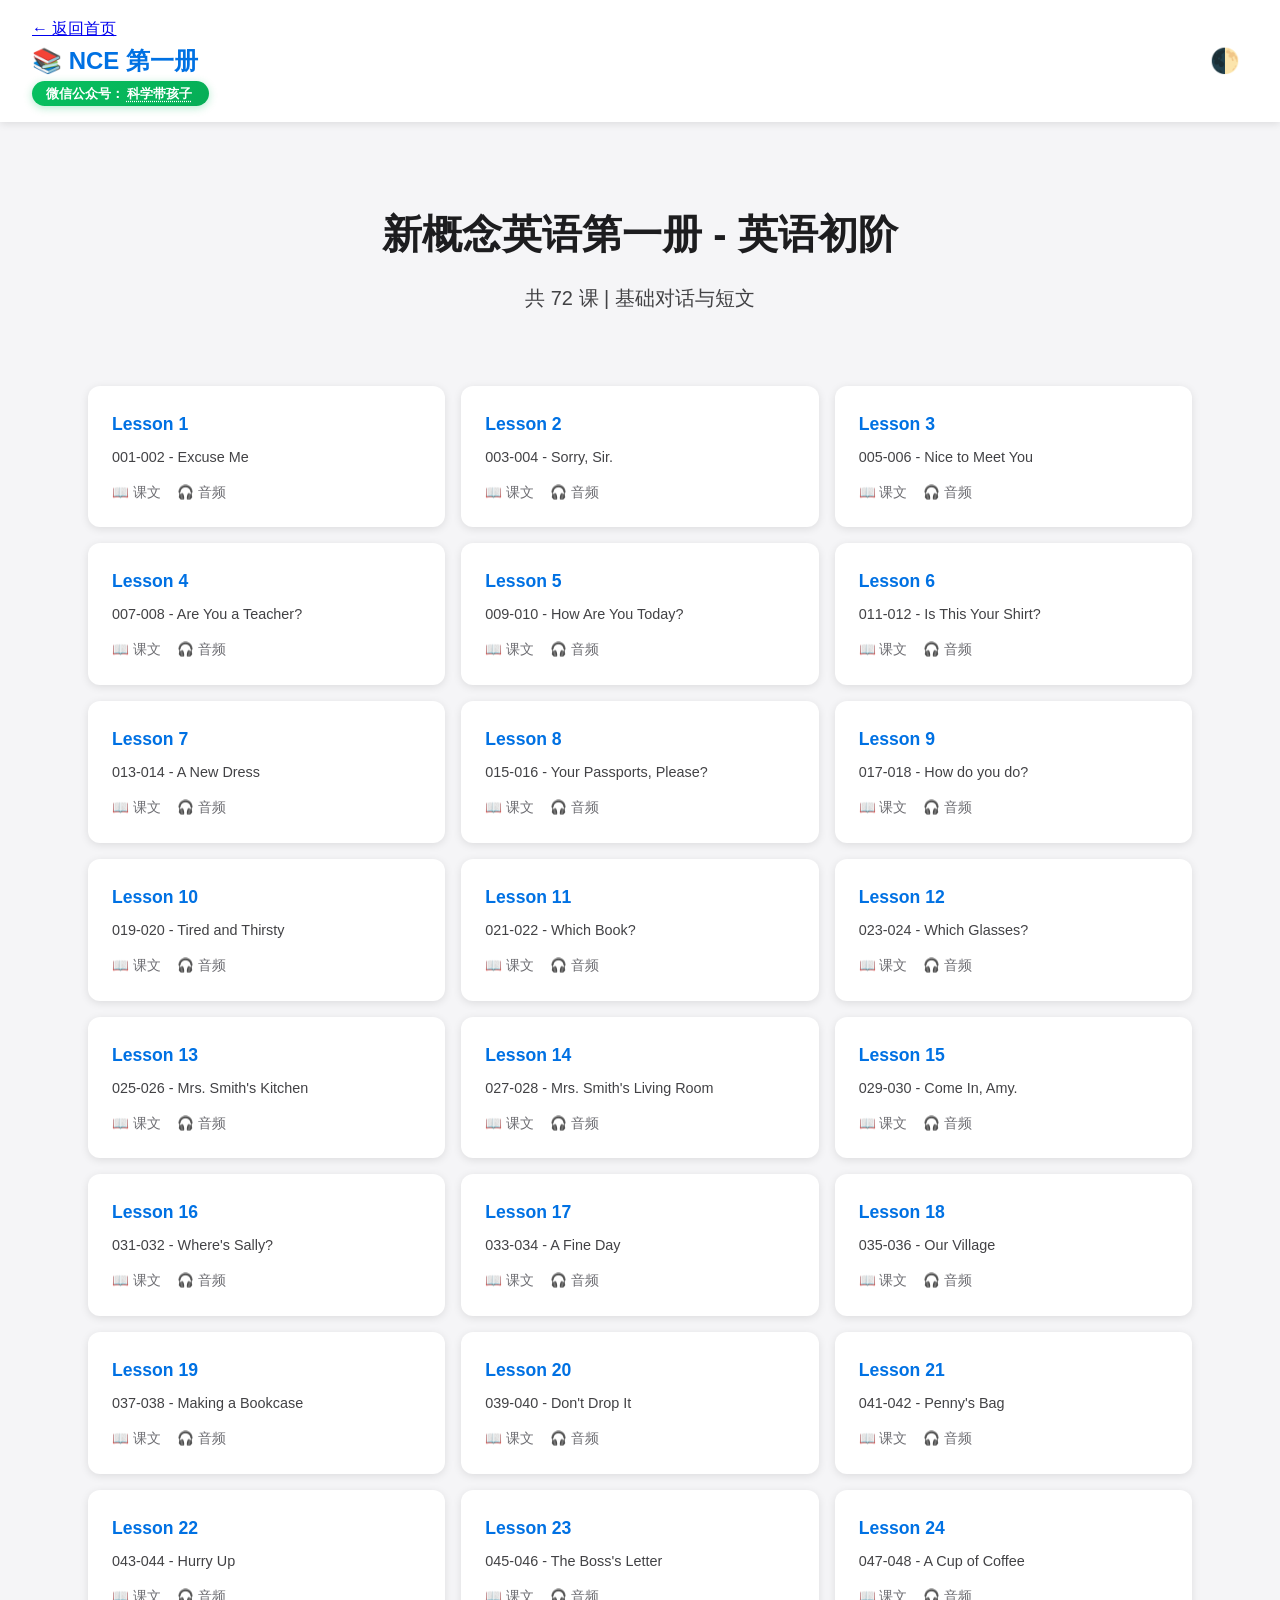
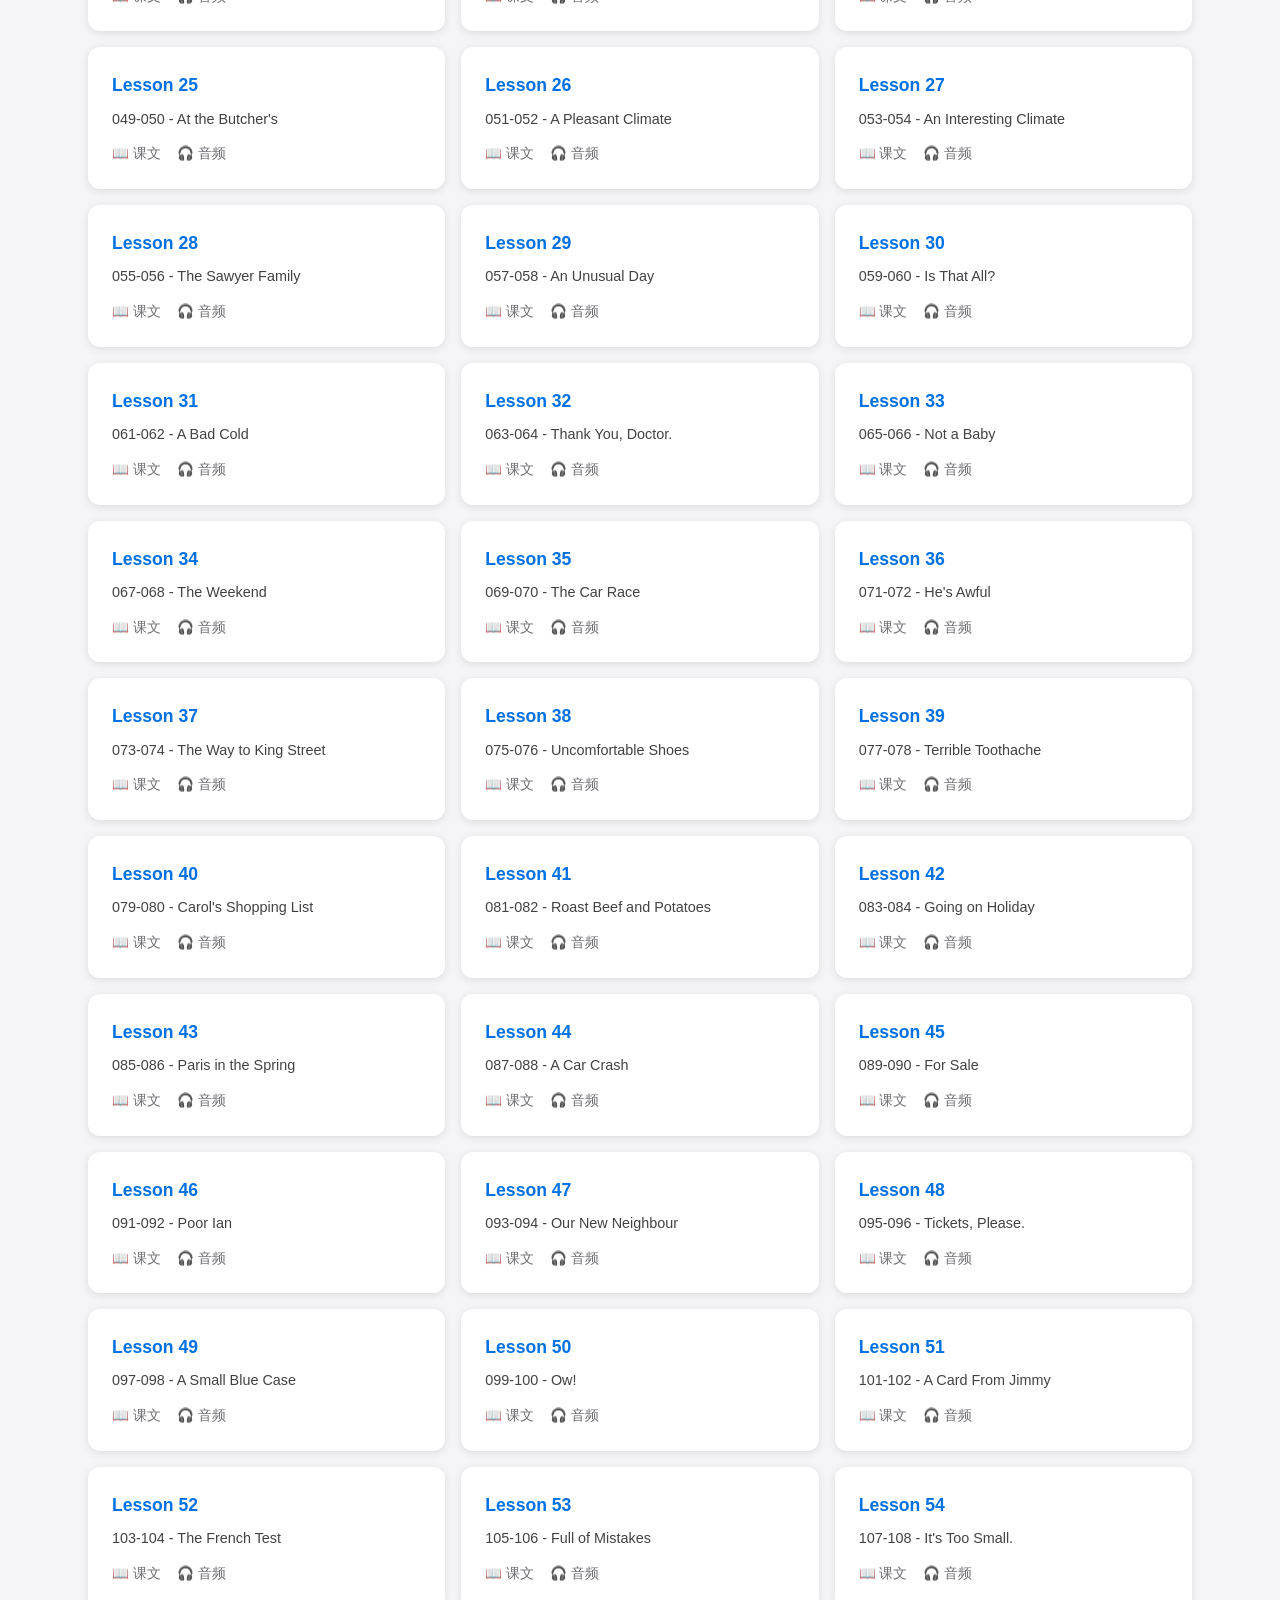
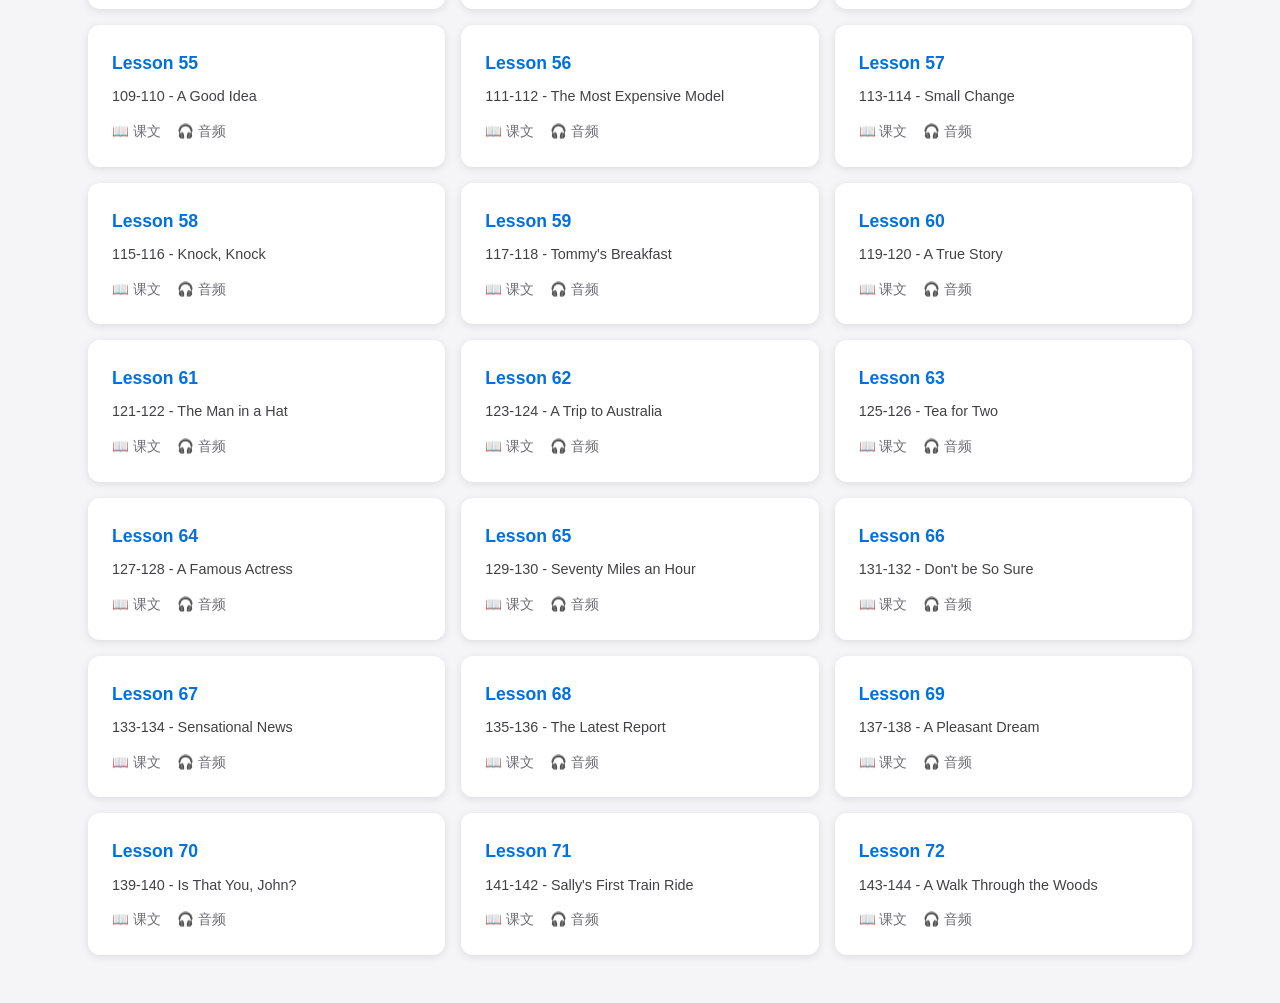
==== commit 618c79b8: "Highlight WeChat promo with copy-to-clipboard for account name" ====
--- a/NCE1/index.html
+++ b/NCE1/index.html
@@ -57,7 +57,7 @@
     <div class="nav-left">
       <a href="../index.html" class="back-btn">← 返回首页</a>
       <h1 class="nav-title">📚 NCE 第一册</h1>
-      <span class="wechat-promo">微信公众号：科学带孩子</span>
+      <span class="wechat-promo">微信公众号：<span class="wechat-name" onclick="copyWechatName(this)" title="点击复制公众号名称">科学带孩子</span></span>
     </div>
     <div class="nav-actions">
       <button class="theme-toggle" title="切换主题">🌓</button>
@@ -178,6 +178,28 @@
       document.documentElement.setAttribute('data-theme', newTheme);
       localStorage.setItem('nce-theme', newTheme);
     });
+  function copyWechatName(el) {
+    var name = '科学带孩子';
+    navigator.clipboard.writeText(name).then(function() {
+      var orig = el.textContent;
+      el.textContent = '已复制 ✓';
+      el.classList.add('copied');
+      setTimeout(function() { el.textContent = orig; el.classList.remove('copied'); }, 1500);
+    }).catch(function() {
+      var input = document.createElement('input');
+      input.value = name;
+      input.style.cssText = 'position:fixed;opacity:0';
+      document.body.appendChild(input);
+      input.select();
+      document.execCommand('copy');
+      document.body.removeChild(input);
+      var orig = el.textContent;
+      el.textContent = '已复制 ✓';
+      el.classList.add('copied');
+      setTimeout(function() { el.textContent = orig; el.classList.remove('copied'); }, 1500);
+    });
+  }
+
   </script>
 </body>
 </html>
--- a/assets/style.css
+++ b/assets/style.css
@@ -89,14 +89,41 @@
 }
 
 .wechat-promo {
-  font-size: 0.78rem;
-  color: var(--accent);
-  background: color-mix(in srgb, var(--accent) 12%, transparent);
-  padding: 0.25rem 0.7rem;
-  border-radius: 12px;
-  border: 1px solid color-mix(in srgb, var(--accent) 28%, transparent);
+  font-size: 0.82rem;
+  font-weight: 600;
+  color: #fff;
+  background: linear-gradient(135deg, #07c160, #06ad56);
+  padding: 0.3rem 0.85rem;
+  border-radius: 14px;
   white-space: nowrap;
   flex-shrink: 0;
+  box-shadow: 0 2px 8px rgba(7, 193, 96, 0.3);
+  animation: wechat-glow 2.5s ease-in-out infinite;
+}
+
+@keyframes wechat-glow {
+  0%, 100% { box-shadow: 0 2px 8px rgba(7, 193, 96, 0.3); }
+  50% { box-shadow: 0 2px 16px rgba(7, 193, 96, 0.5); }
+}
+
+.wechat-name {
+  cursor: pointer;
+  text-decoration: underline;
+  text-decoration-style: dotted;
+  text-underline-offset: 3px;
+  transition: all 0.2s;
+  padding: 0.1rem 0.2rem;
+  border-radius: 3px;
+}
+
+.wechat-name:hover {
+  background: rgba(255, 255, 255, 0.25);
+  text-decoration-style: solid;
+}
+
+.wechat-name.copied {
+  background: rgba(255, 255, 255, 0.3);
+  text-decoration: none;
 }
 
 .nav-actions {
